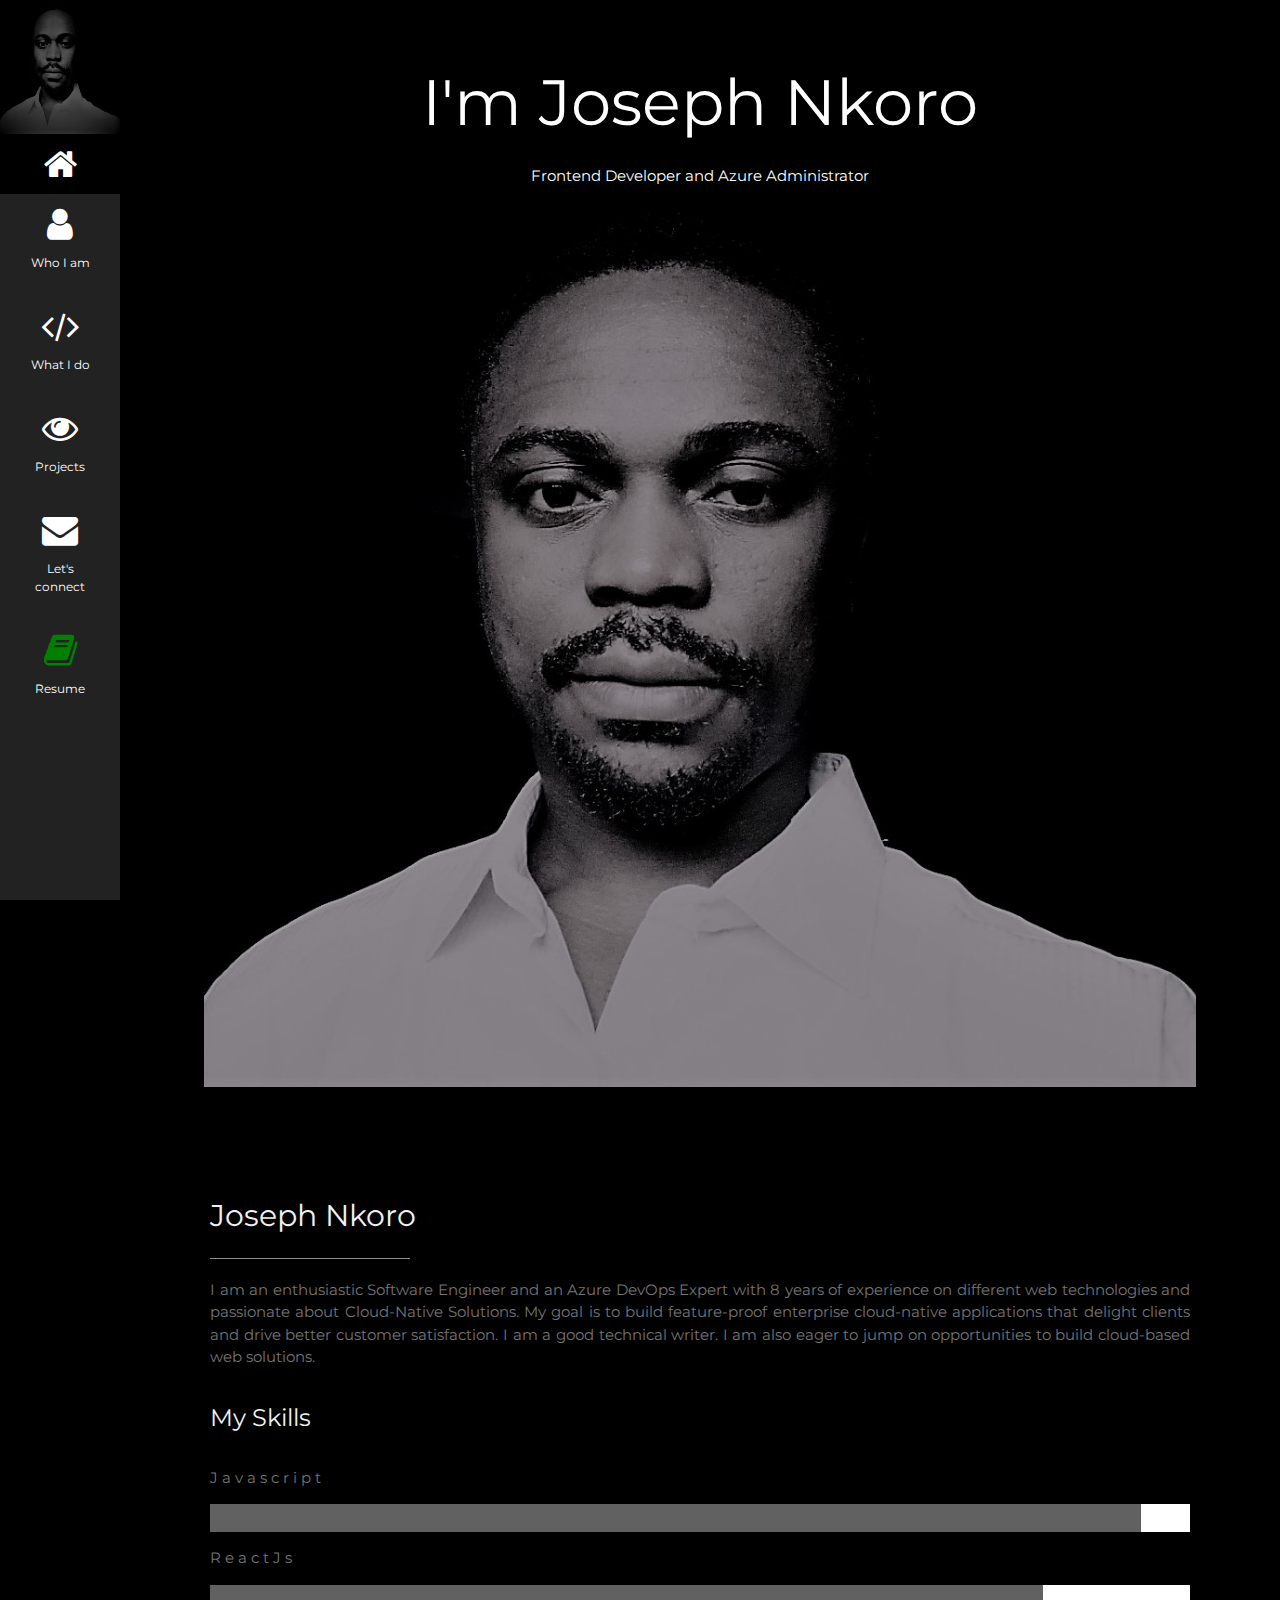
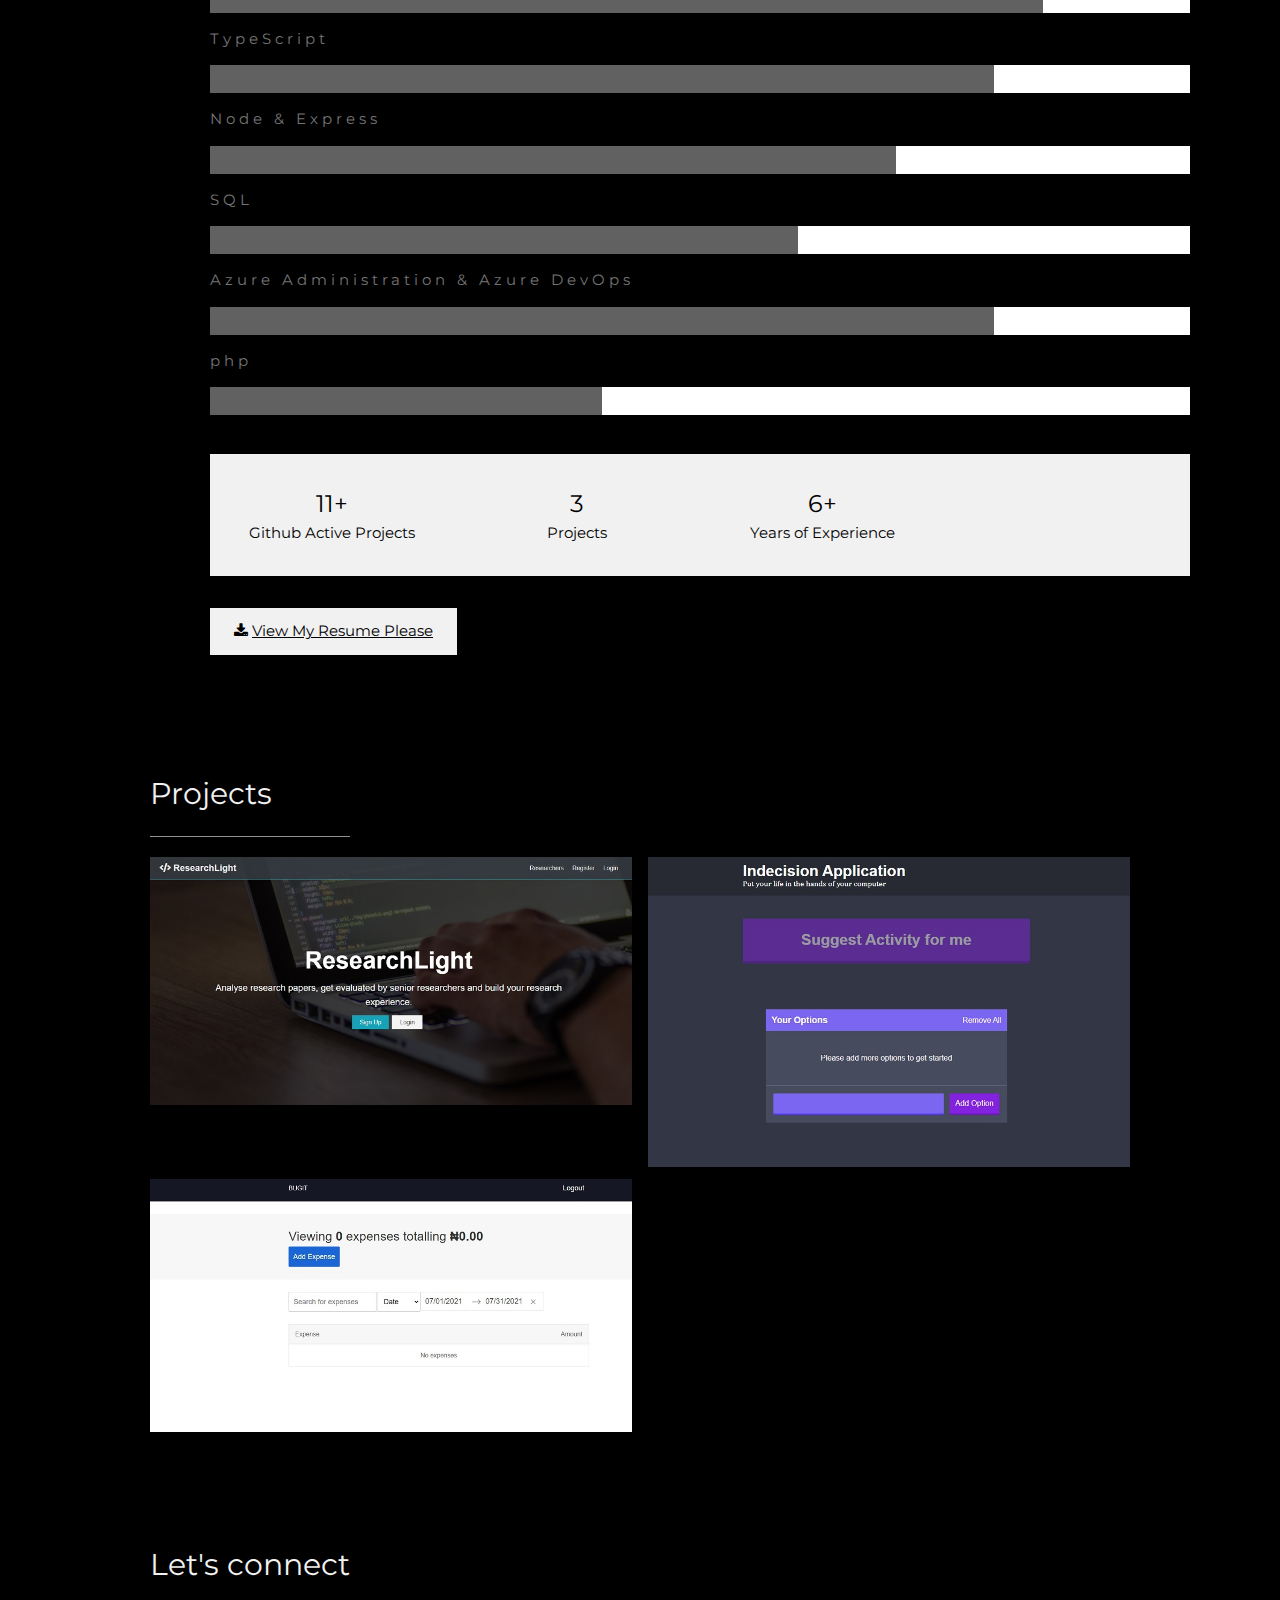
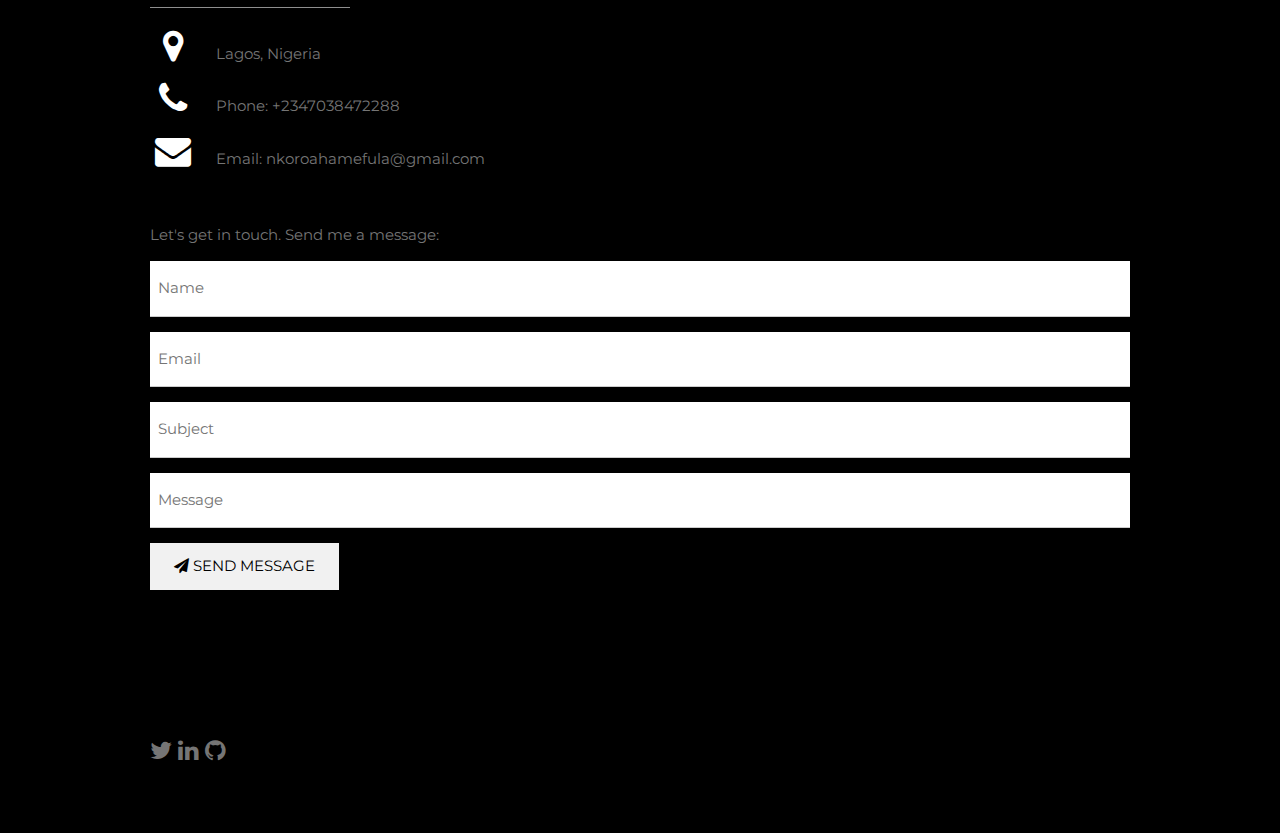
==== index.html @ 9ff5b2dc "my profile page" ====
<!DOCTYPE html>
<html>
<title>Joseph Nkoro</title>
<meta charset="UTF-8">
<meta name="viewport" content="width=device-width, initial-scale=1">
<link rel="icon" href="/images/rocks.jpg">
<link rel="stylesheet" href="https://www.w3schools.com/w3css/4/w3.css">
<link rel="stylesheet" href="https://fonts.googleapis.com/css?family=Montserrat">
<link rel="stylesheet" href="https://cdnjs.cloudflare.com/ajax/libs/font-awesome/4.7.0/css/font-awesome.min.css">
<link rel="stylesheet" href="css/main.css">
<style>

</style>
<body class="w3-black">

<!-- Icon Bar (Sidebar - hidden on small screens) -->
<nav class="w3-sidebar w3-bar-block w3-small w3-hide-small w3-center">
  <!-- Avatar image in top left corner -->
  <img src="images/avatar_smoke.jpg" style="width:100%">
  <a href="#" class="w3-bar-item w3-button w3-padding-large w3-black">
    <i class="fa fa-home w3-xxlarge"></i>
  </a>
  <a href="#about" class="w3-bar-item w3-button w3-padding-large w3-hover-black">
    <i class="fa fa-user w3-xxlarge"></i>
    <p>Who I am</p>
  </a>
  <a href="#what_id" class="w3-bar-item w3-button w3-padding-large w3-hover-black">
    <i class="fa fa-code w3-xxlarge"></i>
    <p>What I do</p>
  </a>
  <a href="#projects" class="w3-bar-item w3-button w3-padding-large w3-hover-black">
    <i class="fa fa-eye w3-xxlarge"></i>
    <p>Projects</p>
  </a>
  <a href="#contact" class="w3-bar-item w3-button w3-padding-large w3-hover-black">
    <i class="fa fa-envelope w3-xxlarge"></i>
    <p>Let's connect</p>
  </a>
  <a href="cv.html" class="w3-bar-item w3-button w3-padding-large w3-hover-black">
    <i class="fa fa-book w3-xxlarge" style="color: green" ></i>
    <p>Resume</p>
  </a>
</nav>

<!-- Navbar on small screens (Hidden on medium and large screens) -->
<div class="w3-top w3-hide-large w3-hide-medium" id="myNavbar">
  <div class="w3-bar w3-black w3-opacity w3-hover-opacity-off w3-center w3-small">
    <a href="#" class="w3-bar-item w3-button" style="width:25% !important"><i class="fa fa-home w3-xlarge"></i></a>
    <a href="#about" class="w3-bar-item w3-button" style="width:25% !important">Who I am</a>
    <a href="#what_id" class="w3-bar-item w3-button" style="width:20% !important">What I do</a>
    <a href="#projects" class="w3-bar-item w3-button" style="width:25% !important">projects</a>
    <a href="#contact" class="w3-bar-item w3-button" style="width:30% !important">Let's connect</a>
    <a href="cv.html" class="w3-bar-item w3-button" style="width:30% !important; color: w3-color-light-grey">Resume</a>
  </div>
</div>

<!-- Page Content -->
<div class="w3-padding-large" id="main">
  <!-- Header/Home -->
  <header class="w3-container w3-padding-32 w3-center w3-black" id="home">
    <h1 class="w3-jumbo"><span class="w3-hide-small">I'm</span> Joseph Nkoro</h1>
    <p>Frontend Developer and Azure Administrator</p>
    <img src="images/man_smoke.jpg" alt="boy" class="w3-image" width="992" height="1108">
  </header>

  <!-- About Section -->
  <div class="w3-content w3-justify w3-text-grey w3-padding-64" id="about">
    <h2 class="w3-text-light-grey">Joseph Nkoro</h2>
    <hr style="width:200px" class="w3-opacity">
    <p>I am an enthusiastic Software Engineer and an Azure DevOps Expert with 8 years of experience on different web
      technologies and passionate about Cloud-Native Solutions. My goal is to build feature-proof enterprise cloud-native applications
      that delight clients and drive better customer satisfaction. I am a good technical writer. I am also eager to jump on opportunities
      to build cloud-based web solutions.
    </p>
    <h3 class="w3-padding-16 w3-text-light-grey" id="what_id">My Skills</h3>
    <p class="w3-wide">Javascript</p>
    <div class="w3-white">
      <div class="w3-dark-grey" style="height:28px;width:95%"></div>
    </div>
    <p class="w3-wide"> ReactJs</p>
    <div class="w3-white">
      <div class="w3-dark-grey" style="height:28px;width:85%"></div>
    </div>
    <p class="w3-wide">TypeScript </p>
    <div class="w3-white">
      <div class="w3-dark-grey" style="height:28px;width:80%"></div>
    </div>
    <p class="w3-wide">Node &amp; Express </p>
    <div class="w3-white">
      <div class="w3-dark-grey" style="height:28px;width:70%"></div>
    </div>
    <p class="w3-wide">SQL </p>
    <div class="w3-white">
      <div class="w3-dark-grey" style="height:28px;width:60%"></div>
    </div>
    <p class="w3-wide">Azure Administration &amp; Azure DevOps </p>
    <div class="w3-white">
      <div class="w3-dark-grey" style="height:28px;width:80%"></div>
    </div>
    <p class="w3-wide">php </p>
    <div class="w3-white">
      <div class="w3-dark-grey" style="height:28px;width:40%"></div>
    </div>
    <br>
    
    <div class="w3-row w3-center w3-padding-16 w3-section w3-light-grey">
      <div class="w3-quarter w3-section">
        <span class="w3-xlarge">11+</span><br>
        Github Active Projects
      </div>
      <div class="w3-quarter w3-section">
        <span class="w3-xlarge">3</span><br>
        Projects 
      </div>
      <div class="w3-quarter w3-section">
        <span class="w3-xlarge">6+</span><br>
        Years of Experience
      </div>
    </div>

    <button class="w3-button w3-light-grey w3-padding-large w3-section">
      <i class="fa fa-download"></i> <a href="https://drive.google.com/file/d/1qPGNlu9zVQCL-ANHdoqQY_yZSvv64T1h/view?usp=sharing" target="blank" >  View My Resume <span>Please</span> </a>
    </button>
    
     <!-- Testimonials 
     <h3 class="w3-padding-24 w3-text-light-grey" id="my_past">My Reputation</h3>  
     <img src="images/bandmember.jpg" alt="Avatar" class="w3-left w3-circle w3-margin-right" style="width:80px">
     <p><span class="w3-large w3-margin-right">Idehen Osasu</span> Head of media Cocsapele Road</p>
     <p>Joseph helped us build our first website</p><br>
     
     <img src="images/avatar_g2.jpg" alt="Avatar" class="w3-left w3-circle w3-margin-right" style="width:80px">
     <p><span class="w3-large w3-margin-right">Segun Iyanda</span> IT manager AIICO Capital</p>
     <p>Joseph has been helping us test our application and monitor our azure environment as an external consultant.</p>
      -->
     <!-- End About Section -->
   
    </div>
    

  </div>
  
  <!-- Portfolio Section -->
  <div class="w3-padding-24 w3-content projects" id="projects" >
    <h2 class="w3-text-light-grey" style="margin-top: 0; padding-top: 0;">Projects</h2>
    <hr style="width:200px" class="w3-opacity">

    <!-- Grid for photos -->
    <div class="w3-row-padding" style="margin:0 -16px">
      <div class="w3-half">
        <img src="images/project1_1.jpg" style="width:100%">
      </div>

      <div class="w3-half">
        <img src="images/project2.jpg" style="width:100%">
      </div>

      <div class="w3-half">
        <img src="images/project5.jpg" alt="" style="width:100%">
      </div>
    <!-- End photo grid -->
    </div>
  <!-- End Portfolio Section -->
  </div>

  <!-- Contact Section -->
  <div class="w3-padding-64 w3-content w3-text-grey" id="contact">
    <h2 class="w3-text-light-grey">Let's connect</h2>
    <hr style="width:200px" class="w3-opacity">

    <div class="w3-section">
      <p><i class="fa fa-map-marker fa-fw w3-text-white w3-xxlarge w3-margin-right"></i> Lagos, Nigeria</p>
      <p><i class="fa fa-phone fa-fw w3-text-white w3-xxlarge w3-margin-right"></i> Phone: +2347038472288</p>
      <p><i class="fa fa-envelope fa-fw w3-text-white w3-xxlarge w3-margin-right"> </i> Email: nkoroahamefula@gmail.com</p>
    </div><br>
    <p>Let's get in touch. Send me a message:</p>

    <form action="/action_page.php" target="_blank">
      <p><input class="w3-input w3-padding-16" type="text" placeholder="Name" required name="Name"></p>
      <p><input class="w3-input w3-padding-16" type="text" placeholder="Email" required name="Email"></p>
      <p><input class="w3-input w3-padding-16" type="text" placeholder="Subject" required name="Subject"></p>
      <p><input class="w3-input w3-padding-16" type="text" placeholder="Message" required name="Message"></p>
      <p>
        <button class="w3-button w3-light-grey w3-padding-large" type="submit">
          <i class="fa fa-paper-plane"></i> SEND MESSAGE
        </button>
      </p>
    </form>
  <!-- End Contact Section -->
  </div>
  
    <!-- Footer -->
  <footer class="w3-content w3-padding-64 w3-text-grey w3-xlarge">
    <i class="fa fa-twitter w3-hover-opacity"></i>
    <i class="fa fa-linkedin w3-hover-opacity"></i>
    <i class="fa fa-github w3-hover-opacity"></i>
  <!-- End footer -->
  </footer>

<!-- END PAGE CONTENT -->
</div>

</body>
</html>
---- css/main.css ----
body, h1, h2, h3, h4, h5, h6 {
  font-family: "Montserrat", sans-serif;
}

.w3-row-padding img {
  margin-bottom: 12px;
}

/* Set the width of the sidebar to 120px */
.w3-sidebar {
  width: 120px;
  background: #222;
}

/* Add a left margin to the "page content" that matches the width of the sidebar (120px) */
#main {
  margin-left: 120px;
}

/* Remove margins from "page content" on small screens */
@media only screen and (max-width: 600px) {
  #main {
    margin-left: 0;
  }
}

header img {
  padding-top: 0;
  margin-top: 0;
}

.projects {
  margin-top: 0;
  padding-top: 0;
}
/*# sourceMappingURL=main.css.map */
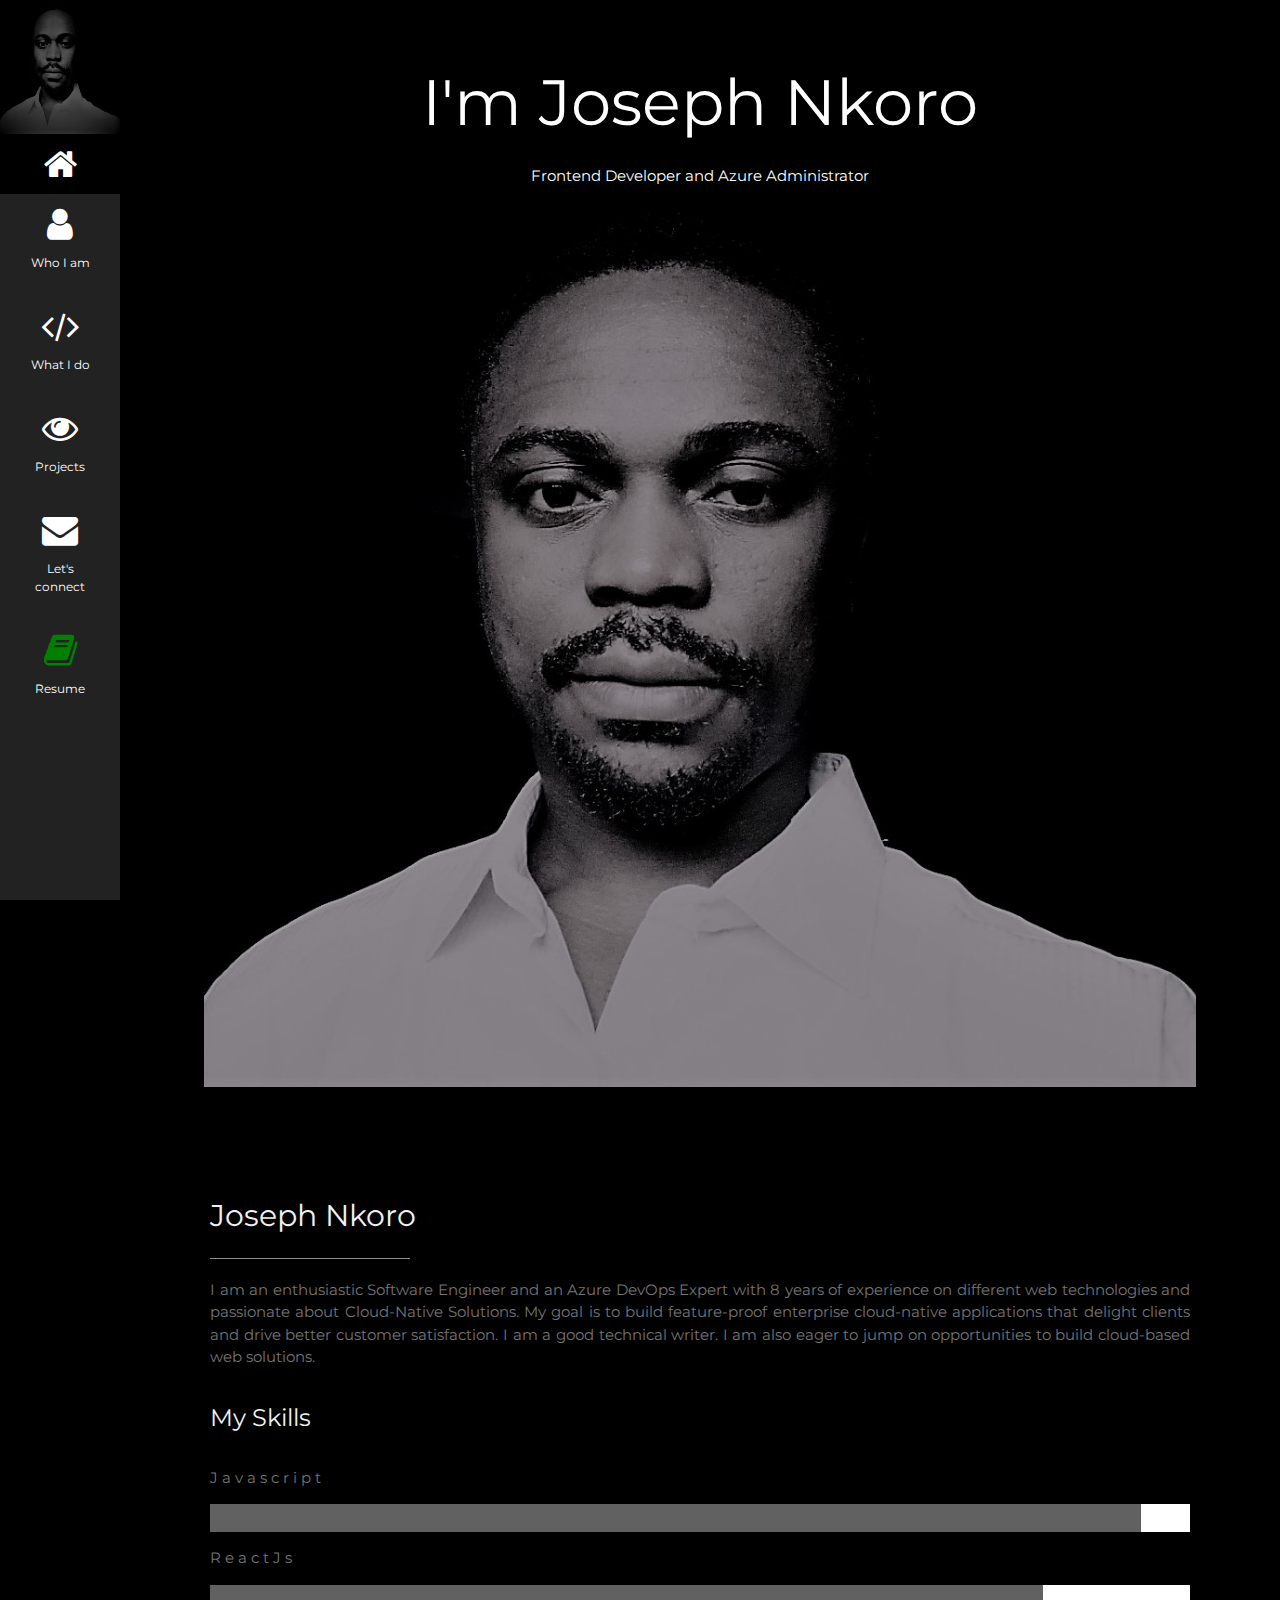
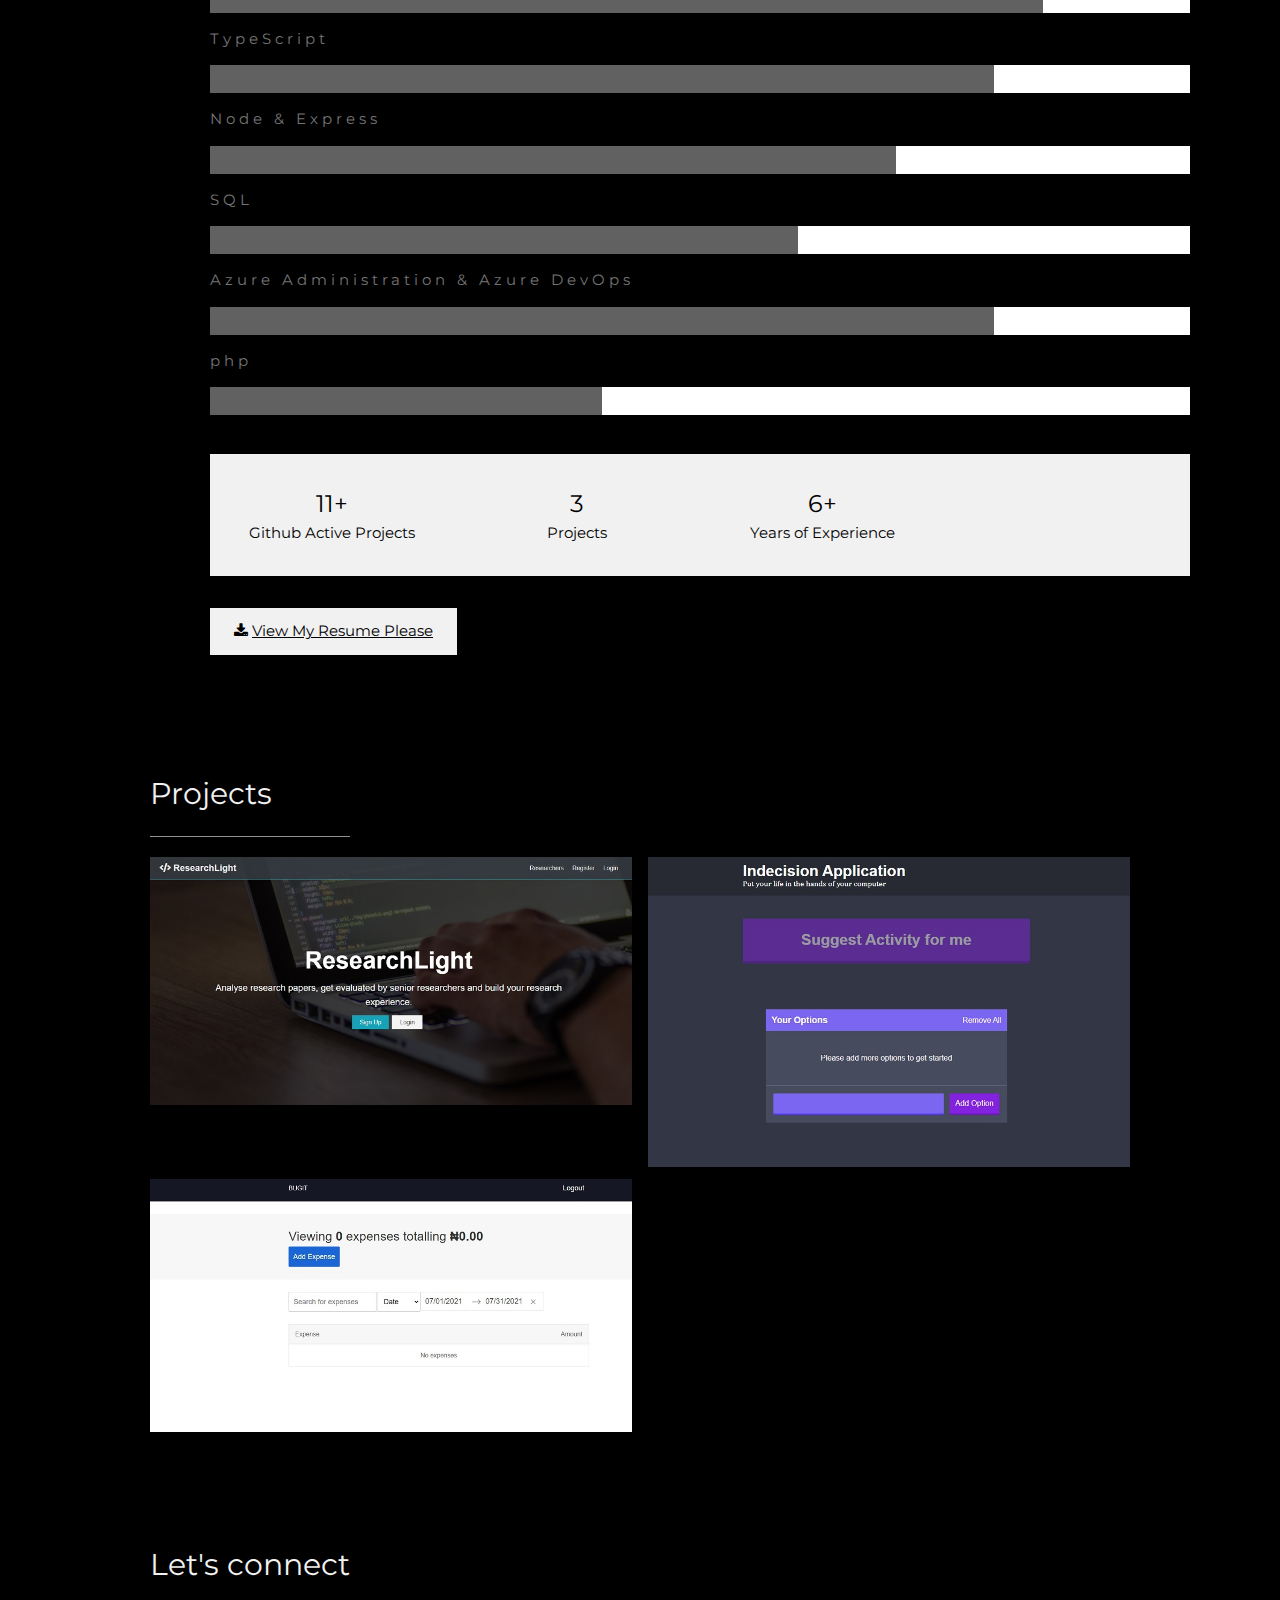
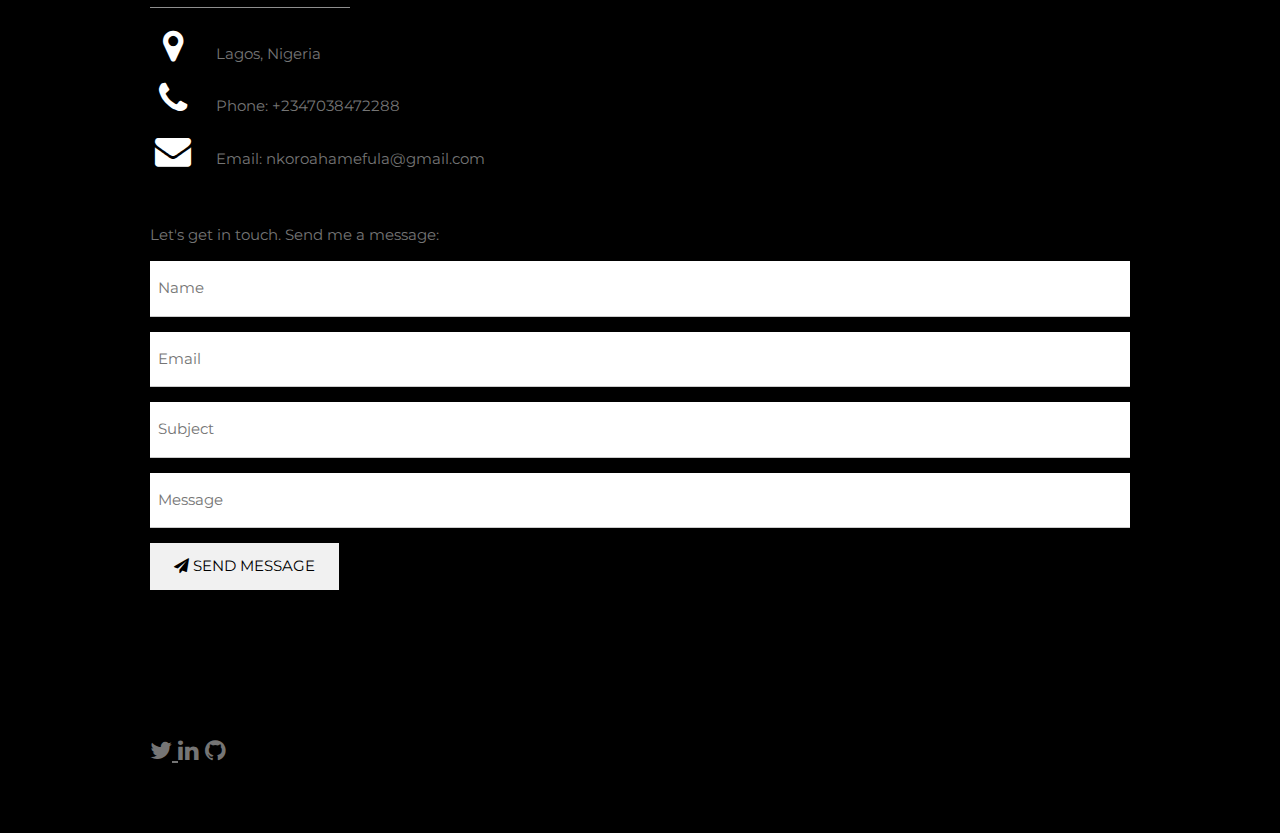
==== commit e5f55866: "my social media link" ====
--- a/index.html
+++ b/index.html
@@ -190,9 +190,9 @@
   
     <!-- Footer -->
   <footer class="w3-content w3-padding-64 w3-text-grey w3-xlarge">
-    <i class="fa fa-twitter w3-hover-opacity"></i>
-    <i class="fa fa-linkedin w3-hover-opacity"></i>
-    <i class="fa fa-github w3-hover-opacity"></i>
+    <a href="https://twitter.com/picklescloud"> <i class="fa fa-twitter w3-hover-opacity"></i> </a>
+    <a href="https://www.linkedin.com/in/nkoro-joseph/"><i class="fa fa-linkedin w3-hover-opacity"></i></a>
+    <a href="https://github.com/nkorojoseph"><i class="fa fa-github w3-hover-opacity"></i></a>
   <!-- End footer -->
   </footer>
 
